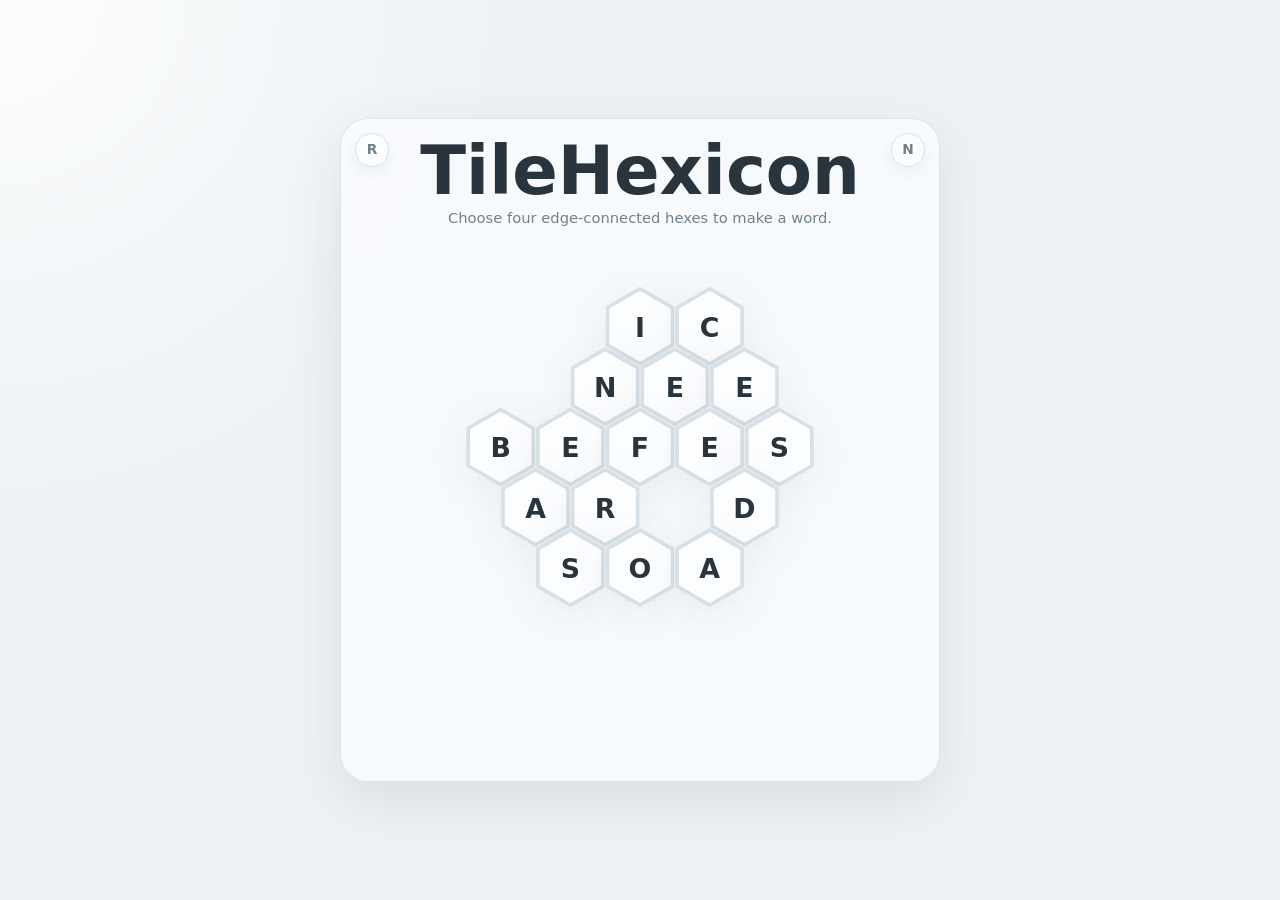
==== index.html @ c25b890e "Version 0.1 (playable prototype)" ====
<!doctype html>
<html lang="en">

<head>
  <meta charset="utf-8">
  <meta name="viewport" content="width=device-width, initial-scale=1">
  <title>TileHexicon</title>
  <link rel="stylesheet" href="styles.css">
  <script src="src/game.js" defer></script>
</head>

<body>
  <main class="app">
    <section class="play-area" aria-labelledby="title">
      <button id="restart-button" class="corner-button restart-button" type="button" title="Restart" aria-label="Restart puzzle">R</button>
      <button id="new-button" class="corner-button new-button" type="button" title="New" aria-label="New puzzle">N</button>

      <header class="title-block">
        <h1 id="title">TileHexicon</h1>
        <p id="status" class="status" aria-live="polite">Loading...</p>
      </header>

      <svg id="board" class="board" viewBox="0 0 620 500" role="grid" aria-label="TileHexicon board"></svg>

      <section class="selection-panel" aria-label="Completed words">
        <div id="selection-lines" class="selection-lines"></div>
      </section>
    </section>
  </main>
</body>

</html>
---- styles.css ----
:root {
  color-scheme: light;
  --bg: #edf2f5;
  --ink: #29343d;
  --muted: #71808a;
  --tile: #fbfdff;
  --tile-border: #d7e0e6;
  --selected: #f3df83;
  --selected-border: #b38b1c;
  --invalid: #f0b6ba;
  --invalid-border: #c96d76;
  --locked-a: #8ccbed;
  --locked-b: #efc46b;
  --locked-c: #7ed0b5;
  --locked-d: #d7a0c5;
  --locked-e: #b7c88c;
  --locked-f: #aeb7e8;
  --locked-g: #e7a783;
  --locked-h: #77b7c5;
  --locked-i: #d0b47d;
  --surface: #f8fbfd;
  --button: #ffffff;
  --button-hover: #e8f0f5;
  --line-selected: #e8f0f5;
  --shadow: 0 18px 55px rgba(45, 62, 76, 0.11);
}

* {
  box-sizing: border-box;
}

body {
  margin: 0;
  min-height: 100vh;
  background:
    radial-gradient(circle at top left, rgba(255, 255, 255, 0.82), transparent 32rem),
    var(--bg);
  color: var(--ink);
  font-family: Inter, ui-sans-serif, system-ui, -apple-system, BlinkMacSystemFont, "Segoe UI", sans-serif;
}

button {
  font: inherit;
}

.app {
  min-height: 100vh;
  display: grid;
  place-items: center;
  padding: clamp(10px, 3vw, 24px);
}

.play-area {
  position: relative;
  width: min(100%, 600px);
  padding: clamp(12px, 3vw, 22px) clamp(12px, 3vw, 22px) clamp(16px, 3vw, 24px);
  border: 1px solid rgba(215, 224, 230, 0.82);
  border-radius: 28px;
  background: rgba(251, 253, 255, 0.72);
  box-shadow: var(--shadow);
  backdrop-filter: blur(10px);
}

.corner-button {
  position: absolute;
  top: 14px;
  display: grid;
  place-items: center;
  width: 34px;
  height: 34px;
  border: 1px solid var(--tile-border);
  border-radius: 50%;
  background: rgba(251, 253, 255, 0.82);
  color: var(--muted);
  cursor: pointer;
  font-size: 0.86rem;
  font-weight: 760;
  line-height: 1;
  box-shadow: 0 6px 14px rgba(45, 62, 76, 0.06);
}

.corner-button:hover {
  background: var(--button-hover);
  color: var(--ink);
}

.restart-button {
  left: 14px;
}

.new-button {
  right: 14px;
}

.title-block {
  margin-bottom: 10px;
  text-align: center;
}

h1 {
  margin: 0;
  font-size: clamp(2.4rem, 8vw, 4.2rem);
  line-height: 0.9;
  letter-spacing: 0;
}

.status {
  min-height: 1.2em;
  margin: 8px 0 0;
  color: var(--muted);
  font-size: 0.92rem;
}

.board {
  display: block;
  width: 100%;
  height: auto;
  margin: 0 auto;
  overflow: visible;
  touch-action: none;
}

.hex-cell {
  cursor: pointer;
  filter: drop-shadow(0 9px 22px rgba(45, 62, 76, 0.08));
  outline: none;
  -webkit-tap-highlight-color: transparent;
}

.hex-cell:focus,
.hex-cell:active {
  outline: none;
}

.hex-face {
  fill: var(--tile);
  stroke: var(--tile-border);
  stroke-width: 4;
  stroke-linejoin: round;
  transition:
    fill 140ms ease,
    stroke 140ms ease,
    transform 140ms ease;
}

.hex-highlight {
  fill: transparent;
  stroke: rgba(255, 255, 255, 0.42);
  stroke-width: 3;
  stroke-linejoin: round;
  pointer-events: none;
}

.hex-cell:hover .hex-face {
  transform: translateY(-2px);
}

.hex-cell.is-selected .hex-face {
  fill: var(--selected);
  stroke: var(--selected-border);
}

.hex-cell.is-invalid .hex-face {
  fill: var(--invalid);
  stroke: var(--invalid-border);
}

.hex-cell.is-locked {
  cursor: default;
}

.hex-cell.is-active-group {
  filter: drop-shadow(0 12px 26px rgba(45, 62, 76, 0.16));
}

.hex-cell.is-delete-anchor {
  cursor: pointer;
}

.hex-cell.is-locked .hex-face {
  fill: var(--lock-color);
  stroke: rgba(0, 0, 0, 0.22);
}

.hex-cell.is-active-group .hex-face {
  stroke: rgba(41, 52, 61, 0.58);
}

.delete-badge {
  pointer-events: none;
}

.delete-badge-face {
  fill: color-mix(in srgb, var(--lock-color) 42%, white);
  stroke: rgba(41, 52, 61, 0.42);
  stroke-width: 2;
  filter: drop-shadow(0 4px 9px rgba(45, 62, 76, 0.18));
}

.delete-badge-cross {
  fill: var(--ink);
  font-size: 20px;
  font-weight: 760;
  pointer-events: none;
  text-anchor: middle;
  dominant-baseline: central;
  user-select: none;
}

.hex-letter {
  fill: var(--ink);
  font-size: 30px;
  font-weight: 680;
  pointer-events: none;
  text-anchor: middle;
  dominant-baseline: central;
  user-select: none;
}

.selection-panel {
  min-height: 70px;
  margin-top: 4px;
}

.selection-lines {
  display: flex;
  flex-wrap: wrap;
  justify-content: center;
  gap: 8px;
}

.selection-row {
  display: inline-flex;
  align-items: center;
  gap: 4px;
  min-height: 38px;
  padding: 5px 7px;
  border: 1px solid transparent;
  border-radius: 16px;
  background: transparent;
  color: inherit;
}

.selection-row.is-current {
  border-color: var(--tile-border);
  background: var(--line-selected);
}

.selection-row.is-invalid {
  border-color: var(--invalid-border);
  background: var(--invalid);
}

.selection-row.is-complete {
  border-color: rgba(0, 0, 0, 0.14);
  background: var(--lock-color);
  cursor: pointer;
  box-shadow: 0 5px 12px rgba(45, 62, 76, 0.07);
}

.selection-row.is-active {
  border-color: rgba(41, 52, 61, 0.5);
  box-shadow: 0 8px 18px rgba(45, 62, 76, 0.13);
}

.selection-lines.has-fourth-row .selection-row:nth-child(4) {
  margin-inline: 50%;
}

.mini-tile {
  display: grid;
  place-items: center;
  width: 28px;
  height: 28px;
  border: 1px solid var(--tile-border);
  border-radius: 8px;
  background: var(--tile);
  color: var(--ink);
  font-size: 1rem;
  font-weight: 700;
  line-height: 1;
}

.selection-row.is-complete .mini-tile {
  border-color: rgba(0, 0, 0, 0.2);
  background: transparent;
}

@media (max-width: 520px) {
  .play-area {
    border-radius: 22px;
  }

  .title-block {
    margin-bottom: 4px;
  }

  h1 {
    font-size: clamp(2rem, 12vw, 3.1rem);
  }

  .status {
    margin-top: 5px;
    font-size: 0.86rem;
  }

  .selection-panel {
    min-height: 58px;
  }
}
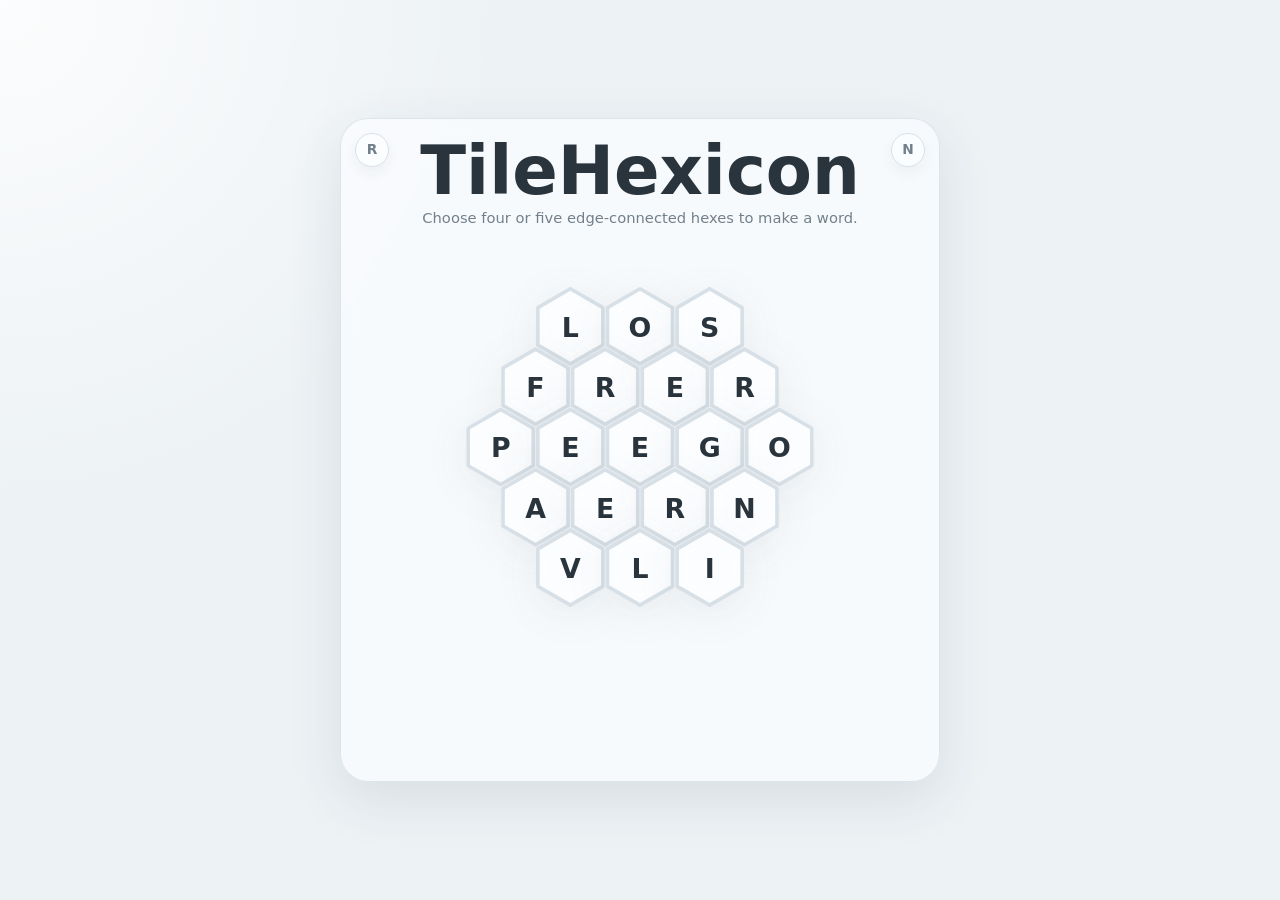
==== commit ab38e773: "Made holes visible and fixed selection bug." ====
--- a/index.html
+++ b/index.html
@@ -5,8 +5,8 @@
   <meta charset="utf-8">
   <meta name="viewport" content="width=device-width, initial-scale=1">
   <title>TileHexicon</title>
-  <link rel="stylesheet" href="styles.css">
-  <script src="src/game.js" defer></script>
+  <link rel="stylesheet" href="styles.css?v=20260607b">
+  <script src="src/game.js?v=20260607b" defer></script>
 </head>
 
 <body>
--- a/styles.css
+++ b/styles.css
@@ -143,6 +143,18 @@
     transform 140ms ease;
 }
 
+.hex-cell.is-hole {
+  cursor: default;
+  filter: none;
+  pointer-events: none;
+}
+
+.hex-cell.is-hole .hex-face {
+  fill: transparent;
+  stroke: var(--tile-border);
+  stroke-width: 4;
+}
+
 .hex-highlight {
   fill: transparent;
   stroke: rgba(255, 255, 255, 0.42);
@@ -151,7 +163,7 @@
   pointer-events: none;
 }
 
-.hex-cell:hover .hex-face {
+.hex-cell:not(.is-hole):hover .hex-face {
   transform: translateY(-2px);
 }
 
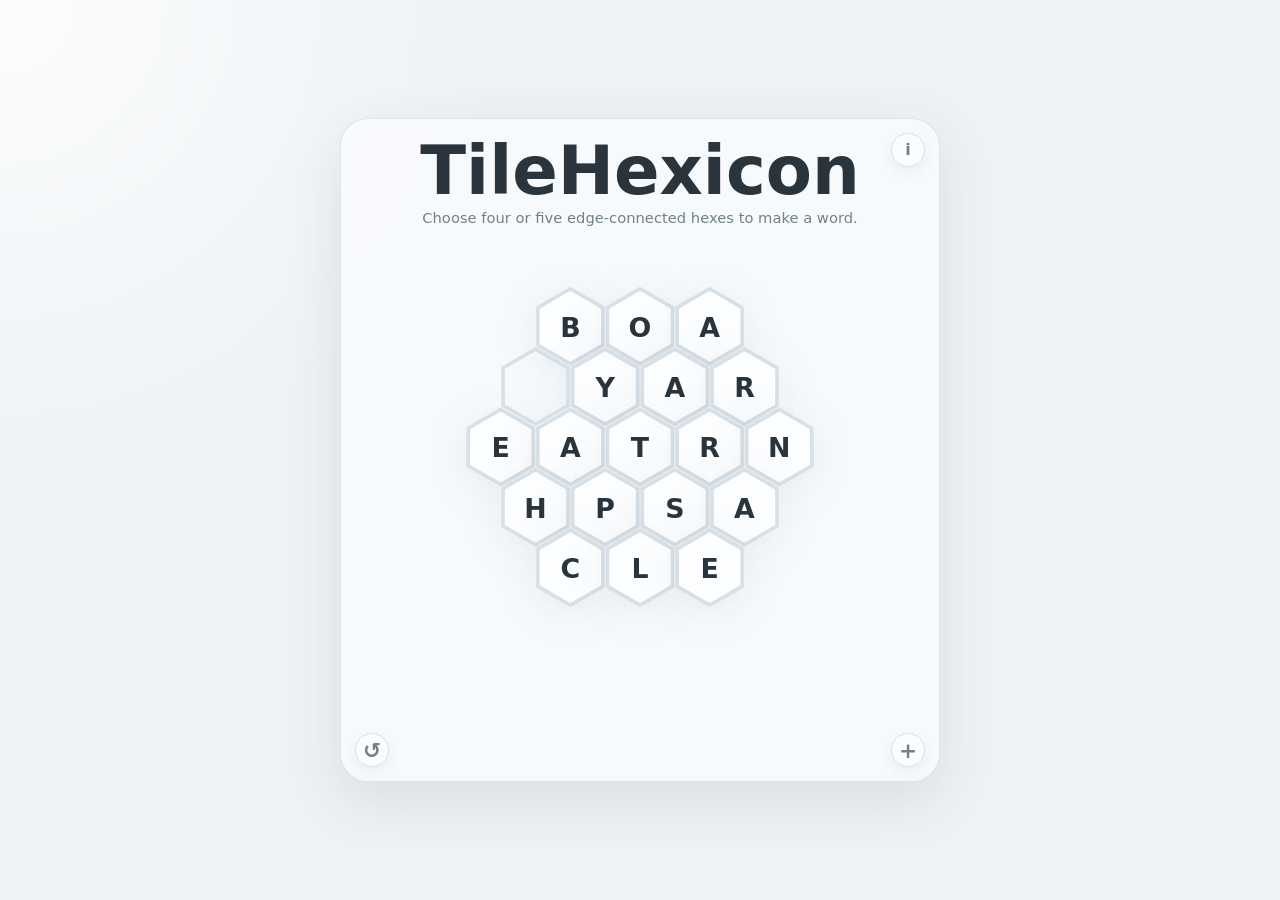
==== commit 1546d54a: "First draft of reading order explanation" ====
--- a/index.html
+++ b/index.html
@@ -5,15 +5,30 @@
   <meta charset="utf-8">
   <meta name="viewport" content="width=device-width, initial-scale=1">
   <title>TileHexicon</title>
-  <link rel="stylesheet" href="styles.css?v=20260607b">
-  <script src="src/game.js?v=20260607b" defer></script>
+  <link rel="stylesheet" href="styles.css?v=20260607e">
+  <script src="src/game.js?v=20260607e" defer></script>
 </head>
 
 <body>
   <main class="app">
     <section class="play-area" aria-labelledby="title">
-      <button id="restart-button" class="corner-button restart-button" type="button" title="Restart" aria-label="Restart puzzle">R</button>
-      <button id="new-button" class="corner-button new-button" type="button" title="New" aria-label="New puzzle">N</button>
+      <button id="restart-button" class="corner-button restart-button" type="button" title="Restart" aria-label="Restart puzzle">↺</button>
+      <button id="new-button" class="corner-button new-button" type="button" title="New" aria-label="New puzzle">+</button>
+      <button id="info-button" class="info-button" type="button" title="How to play" aria-label="How to play"
+        aria-expanded="false" aria-controls="info-panel">i</button>
+
+      <aside id="info-panel" class="info-panel" hidden>
+        <h2>How to play</h2>
+        <ul>
+          <li>Cover the board with four words.</li>
+          <li>Each word uses four or five edge-connected hexes.</li>
+          <li>The pale hexes are holes and are not used.</li>
+          <li>Click hexes one by one, or drag across them.</li>
+          <li>Four-letter words are accepted after a short pause or by pressing Enter.</li>
+          <li>Tap a completed word, then tap its x to remove it.</li>
+          <li>Reading order: <a href="reading-order.html" target="_blank" rel="noopener">it's complicated</a>.</li>
+        </ul>
+      </aside>
 
       <header class="title-block">
         <h1 id="title">TileHexicon</h1>
--- a/styles.css
+++ b/styles.css
@@ -63,7 +63,7 @@
 
 .corner-button {
   position: absolute;
-  top: 14px;
+  bottom: 14px;
   display: grid;
   place-items: center;
   width: 34px;
@@ -73,7 +73,7 @@
   background: rgba(251, 253, 255, 0.82);
   color: var(--muted);
   cursor: pointer;
-  font-size: 0.86rem;
+  font-size: 1.35rem;
   font-weight: 760;
   line-height: 1;
   box-shadow: 0 6px 14px rgba(45, 62, 76, 0.06);
@@ -90,6 +90,69 @@
 
 .new-button {
   right: 14px;
+}
+
+.info-button {
+  position: absolute;
+  top: 14px;
+  right: 14px;
+  z-index: 5;
+  display: grid;
+  place-items: center;
+  width: 34px;
+  height: 34px;
+  border: 1px solid var(--tile-border);
+  border-radius: 50%;
+  background: rgba(251, 253, 255, 0.82);
+  color: var(--muted);
+  cursor: pointer;
+  font-size: 1rem;
+  font-weight: 820;
+  line-height: 1;
+  box-shadow: 0 6px 14px rgba(45, 62, 76, 0.06);
+}
+
+.info-button:hover,
+.info-button[aria-expanded="true"] {
+  background: var(--button-hover);
+  color: var(--ink);
+}
+
+.info-panel {
+  position: absolute;
+  top: 52px;
+  right: 14px;
+  z-index: 6;
+  width: min(330px, calc(100% - 28px));
+  padding: 14px 16px;
+  border: 1px solid var(--tile-border);
+  border-radius: 18px;
+  background: rgba(251, 253, 255, 0.98);
+  color: var(--ink);
+  box-shadow: 0 18px 42px rgba(45, 62, 76, 0.16);
+}
+
+.info-panel h2 {
+  margin: 0 0 8px;
+  font-size: 1rem;
+  letter-spacing: 0;
+}
+
+.info-panel ul {
+  margin: 0;
+  padding-left: 1.1rem;
+  color: var(--muted);
+  font-size: 0.88rem;
+  line-height: 1.42;
+}
+
+.info-panel li + li {
+  margin-top: 5px;
+}
+
+.info-panel a {
+  color: var(--ink);
+  font-weight: 720;
 }
 
 .title-block {
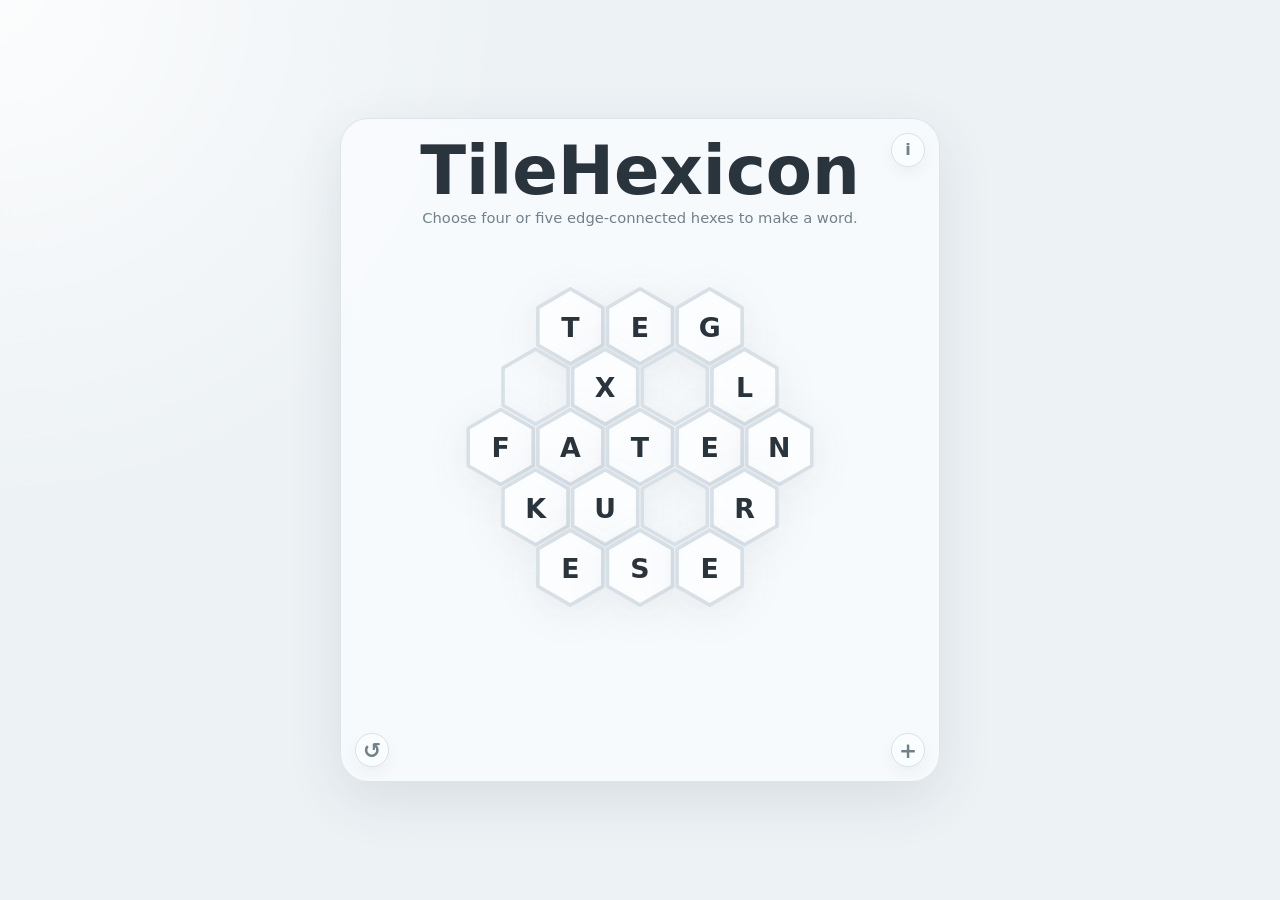
==== commit d4ce9c2b: "Removed button focus ring" ====
--- a/index.html
+++ b/index.html
@@ -5,8 +5,8 @@
   <meta charset="utf-8">
   <meta name="viewport" content="width=device-width, initial-scale=1">
   <title>TileHexicon</title>
-  <link rel="stylesheet" href="styles.css?v=20260607e">
-  <script src="src/game.js?v=20260607e" defer></script>
+  <link rel="stylesheet" href="styles.css?v=20260607f">
+  <script src="src/game.js?v=20260607f" defer></script>
 </head>
 
 <body>
--- a/styles.css
+++ b/styles.css
@@ -41,6 +41,7 @@
 
 button {
   font: inherit;
+  -webkit-tap-highlight-color: transparent;
 }
 
 .app {
@@ -82,6 +83,20 @@
 .corner-button:hover {
   background: var(--button-hover);
   color: var(--ink);
+}
+
+.corner-button:focus,
+.corner-button:active,
+.info-button:focus,
+.info-button:active {
+  outline: none;
+}
+
+.corner-button:focus-visible,
+.info-button:focus-visible {
+  box-shadow:
+    0 0 0 3px rgba(113, 128, 138, 0.18),
+    0 6px 14px rgba(45, 62, 76, 0.06);
 }
 
 .restart-button {
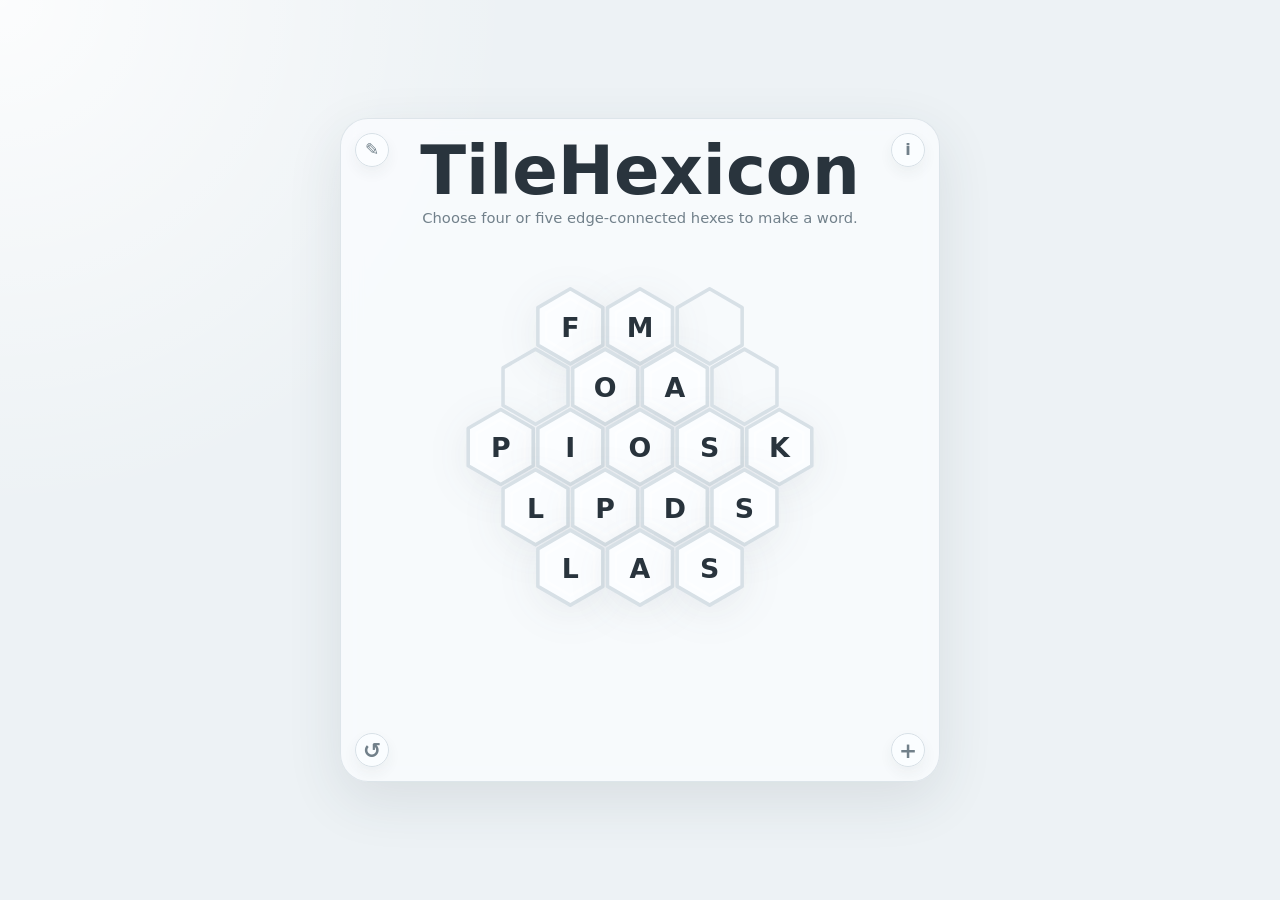
==== commit 447fe9b0: "Tidied up readme and encoded custom solutions." ====
--- a/index.html
+++ b/index.html
@@ -5,8 +5,8 @@
   <meta charset="utf-8">
   <meta name="viewport" content="width=device-width, initial-scale=1">
   <title>TileHexicon</title>
-  <link rel="stylesheet" href="styles.css?v=20260607f">
-  <script src="src/game.js?v=20260607f" defer></script>
+  <link rel="stylesheet" href="styles.css?v=20260607k">
+  <script src="src/game.js?v=20260607k" defer></script>
 </head>
 
 <body>
@@ -14,8 +14,42 @@
     <section class="play-area" aria-labelledby="title">
       <button id="restart-button" class="corner-button restart-button" type="button" title="Restart" aria-label="Restart puzzle">↺</button>
       <button id="new-button" class="corner-button new-button" type="button" title="New" aria-label="New puzzle">+</button>
+      <button id="custom-button" class="info-button custom-button" type="button" title="Build puzzle from words"
+        aria-label="Build puzzle from words" aria-expanded="false" aria-controls="custom-panel">✎</button>
       <button id="info-button" class="info-button" type="button" title="How to play" aria-label="How to play"
         aria-expanded="false" aria-controls="info-panel">i</button>
+
+      <aside id="custom-panel" class="custom-panel" hidden>
+        <h2>Build a puzzle</h2>
+        <p class="custom-panel-note">Insert four- or five-letter words, including at least one four-letter word.</p>
+        <form id="custom-form">
+          <div class="custom-word-grid">
+            <label>
+              <span>Word 1</span>
+              <input class="custom-word-input" type="text" maxlength="5" autocomplete="off" autocapitalize="characters"
+                spellcheck="false">
+            </label>
+            <label>
+              <span>Word 2</span>
+              <input class="custom-word-input" type="text" maxlength="5" autocomplete="off" autocapitalize="characters"
+                spellcheck="false">
+            </label>
+            <label>
+              <span>Word 3</span>
+              <input class="custom-word-input" type="text" maxlength="5" autocomplete="off" autocapitalize="characters"
+                spellcheck="false">
+            </label>
+            <label>
+              <span>Word 4</span>
+              <input class="custom-word-input" type="text" maxlength="5" autocomplete="off" autocapitalize="characters"
+                spellcheck="false">
+            </label>
+          </div>
+          <button class="custom-build-button" type="submit">Build</button>
+          <button id="custom-anyway-button" class="custom-anyway-button" type="button" hidden>Use highlighted words anyway</button>
+          <output id="custom-message" class="custom-message" aria-live="polite"></output>
+        </form>
+      </aside>
 
       <aside id="info-panel" class="info-panel" hidden>
         <h2>How to play</h2>
--- a/styles.css
+++ b/styles.css
@@ -133,10 +133,16 @@
   color: var(--ink);
 }
 
-.info-panel {
+.custom-button {
+  right: auto;
+  left: 14px;
+  font-size: 1.05rem;
+}
+
+.info-panel,
+.custom-panel {
   position: absolute;
   top: 52px;
-  right: 14px;
   z-index: 6;
   width: min(330px, calc(100% - 28px));
   padding: 14px 16px;
@@ -147,12 +153,28 @@
   box-shadow: 0 18px 42px rgba(45, 62, 76, 0.16);
 }
 
-.info-panel h2 {
+.info-panel {
+  right: 14px;
+}
+
+.custom-panel {
+  left: 14px;
+}
+
+.info-panel h2,
+.custom-panel h2 {
   margin: 0 0 8px;
   font-size: 1rem;
   letter-spacing: 0;
 }
 
+.custom-panel-note {
+  margin: -2px 0 10px;
+  color: var(--muted);
+  font-size: 0.84rem;
+  line-height: 1.32;
+}
+
 .info-panel ul {
   margin: 0;
   padding-left: 1.1rem;
@@ -168,6 +190,111 @@
 .info-panel a {
   color: var(--ink);
   font-weight: 720;
+}
+
+.custom-word-grid {
+  display: grid;
+  grid-template-columns: repeat(2, minmax(0, 1fr));
+  gap: 8px;
+}
+
+.custom-panel label {
+  display: grid;
+  gap: 4px;
+  color: var(--muted);
+  font-size: 0.74rem;
+  font-weight: 760;
+}
+
+.custom-word-input {
+  width: 100%;
+  border: 1px solid var(--tile-border);
+  border-radius: 10px;
+  background: var(--tile);
+  color: var(--ink);
+  font: inherit;
+  font-size: 1.05rem;
+  font-weight: 760;
+  letter-spacing: 0.04em;
+  padding: 7px 8px;
+  text-transform: uppercase;
+}
+
+.custom-word-input:focus {
+  outline: none;
+  border-color: rgba(113, 128, 138, 0.65);
+}
+
+.custom-word-input.is-invalid {
+  border-color: var(--invalid-border);
+  background: #fff3f5;
+  box-shadow: 0 0 0 2px rgba(184, 74, 87, 0.1);
+}
+
+.custom-build-button {
+  margin-top: 10px;
+  width: 100%;
+  border: 1px solid var(--tile-border);
+  border-radius: 12px;
+  background: var(--button);
+  color: var(--ink);
+  cursor: pointer;
+  font: inherit;
+  font-weight: 760;
+  padding: 8px 10px;
+}
+
+.custom-build-button:hover {
+  background: var(--button-hover);
+}
+
+.custom-build-button:focus,
+.custom-build-button:active {
+  outline: none;
+}
+
+.custom-build-button:focus-visible {
+  box-shadow: 0 0 0 3px rgba(113, 128, 138, 0.18);
+}
+
+.custom-anyway-button {
+  display: block;
+  margin: 7px auto 0;
+  border: 0;
+  background: transparent;
+  color: var(--muted);
+  cursor: pointer;
+  font: inherit;
+  font-size: 0.78rem;
+  font-weight: 720;
+  text-decoration: underline;
+  text-underline-offset: 3px;
+}
+
+.custom-anyway-button[hidden] {
+  display: none;
+}
+
+.custom-anyway-button:hover {
+  color: var(--ink);
+}
+
+.custom-anyway-button:focus,
+.custom-anyway-button:active {
+  outline: none;
+}
+
+.custom-anyway-button:focus-visible {
+  box-shadow: 0 0 0 3px rgba(113, 128, 138, 0.16);
+}
+
+.custom-message {
+  display: block;
+  min-height: 1.2em;
+  margin-top: 8px;
+  color: var(--muted);
+  font-size: 0.82rem;
+  line-height: 1.3;
 }
 
 .title-block {
